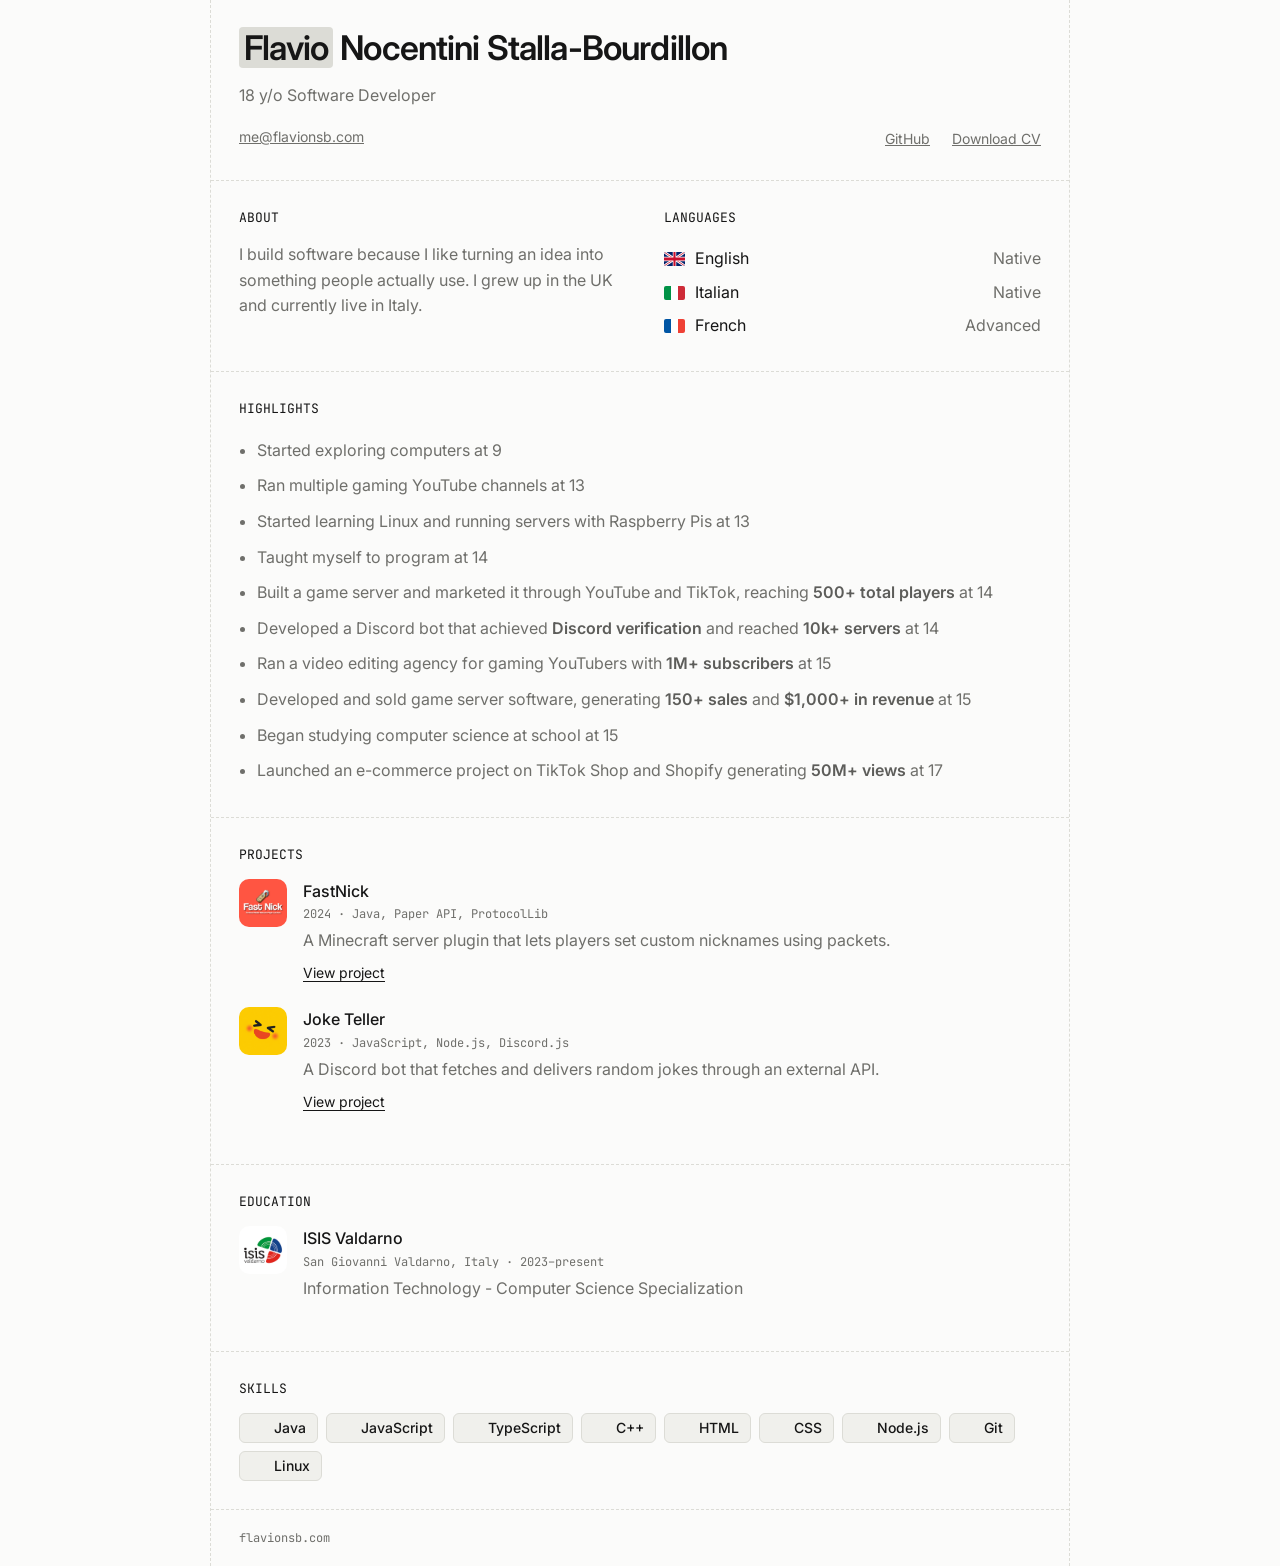
==== index.html @ c6fe2c6a "seperate styles" ====
<!DOCTYPE html>
<html lang="en">
  <head>
    <meta charset="UTF-8">
    <meta name="viewport" content="width=device-width, initial-scale=1">
    <title>Flavio Nocentini Stalla-Bourdillon - 18 y/o Software Developer</title>
    <link rel="icon" type="image/x-icon" href="/images/favicon.ico">
    <link rel="stylesheet" href="styles.css">
    <link href="https://fonts.googleapis.com/css2?family=Inter:wght@400;500;600&family=JetBrains+Mono:wght@400;500&display=swap" rel="stylesheet">
  </head>

  <body>
    <main>
      <section>
        <h1><span>Flavio</span> Nocentini Stalla-Bourdillon</h1>
        <p style="margin: 14px 0 18px">18 y/o Software Developer</p>

        <div class="links">
          <a href="mailto:me@flavionsb.com" target="_blank">me@flavionsb.com</a>
          <span>
            <a href="https://github.com/flavionocentini" target="_blank">GitHub</a>
            <a href="cv.pdf" target="_blank">Download CV</a>
          </span>
        </div>
      </section>

      <section class="two">
        <div>
          <h2>ABOUT</h2>
          <p>I build software because I like turning an idea into something people actually use. I grew up in the UK and currently live in Italy.</p>
        </div>

        <div>
          <h2>LANGUAGES</h2>

          <div class="row">
            <span><svg viewBox="0 0 60 30" preserveAspectRatio="none"><rect width="60" height="30" fill="#012169"/><path d="M0 0L60 30M60 0L0 30" stroke="#fff" stroke-width="6"/><path d="M0 0L60 30M60 0L0 30" stroke="#C8102E" stroke-width="2"/><path d="M30 0V30M0 15H60" stroke="#fff" stroke-width="10"/><path d="M30 0V30M0 15H60" stroke="#C8102E" stroke-width="6"/></svg>English</span>
            <span>Native</span>
          </div>

          <div class="row">
            <span><svg viewBox="0 0 3 2" preserveAspectRatio="none"><rect width="1" height="2" fill="#009246"/><rect x="1" width="1" height="2" fill="#fff"/><rect x="2" width="1" height="2" fill="#CE2B37"/></svg>Italian</span>
            <span>Native</span>
          </div>

          <div class="row">
            <span><svg viewBox="0 0 3 2" preserveAspectRatio="none"><rect width="1" height="2" fill="#0055A4"/><rect x="1" width="1" height="2" fill="#fff"/><rect x="2" width="1" height="2" fill="#EF4135"/></svg>French</span>
            <span>Advanced</span>
          </div>
        </div>
      </section>

      <section>
        <h2>HIGHLIGHTS</h2>
        <ul>
          <li>Started exploring computers at 9</li>
          <li>Ran multiple gaming YouTube channels at 13</li>
          <li>Started learning Linux and running servers with Raspberry Pis at 13</li>
          <li>Taught myself to program at 14</li>
          <li>Built a game server and marketed it through YouTube and TikTok, reaching <b>500+ total players</b> at 14</li>
          <li>Developed a Discord bot that achieved <b>Discord verification</b> and reached <b>10k+ servers</b> at 14</li>
          <li>Ran a video editing agency for gaming YouTubers with <b>1M+ subscribers</b> at 15</li>
          <li>Developed and sold game server software, generating <b>150+ sales</b> and <b>$1,000+ in revenue</b> at 15</li>
          <li>Began studying computer science at school at 15</li>
          <li>Launched an e-commerce project on TikTok Shop and Shopify generating <b>50M+ views</b> at 17</li>
        </ul>
      </section>

      <section>
        <h2>PROJECTS</h2>

        <div class="item">
          <img src="images/fastnick.png">
          <div>
            <h3>FastNick</h3>
            <div class="small">2024 · Java, Paper API, ProtocolLib</div>
            <p>A Minecraft server plugin that lets players set custom nicknames using packets.</p>
            <a class="btn" href="https://builtbybit.com/resources/fastnick-easy-and-efficient-nicknames.37043" target="_blank">View project</a>
          </div>
        </div>

        <div class="item">
          <img src="images/joketeller.png">
          <div>
            <h3>Joke Teller</h3>
            <div class="small">2023 · JavaScript, Node.js, Discord.js</div>
            <p>A Discord bot that fetches and delivers random jokes through an external API.</p>
            <a class="btn" href="https://github.com/flavionocentini/Joke-Teller" target="_blank">View project</a>
          </div>
        </div>
      </section>

      <section>
        <h2>EDUCATION</h2>

        <div class="item">
          <img src="images/isisvaldarno.png">
          <div>
            <h3>ISIS Valdarno</h3>
            <div class="small">San Giovanni Valdarno, Italy · 2023–present</div>
            <p>Information Technology - Computer Science Specialization</p>
          </div>
        </div>
      </section>

      <section>
        <h2>SKILLS</h2>

        <div class="chips">
          <span><img src="https://cdn.jsdelivr.net/gh/devicons/devicon/icons/java/java-original.svg" alt="">Java</span>
          <span><img src="https://cdn.jsdelivr.net/gh/devicons/devicon/icons/javascript/javascript-original.svg" alt="">JavaScript</span>
          <span><img src="https://cdn.jsdelivr.net/gh/devicons/devicon/icons/typescript/typescript-original.svg" alt="">TypeScript</span>
          <span><img src="https://cdn.jsdelivr.net/gh/devicons/devicon/icons/cplusplus/cplusplus-original.svg" alt="">C++</span>
          <span><img src="https://cdn.jsdelivr.net/gh/devicons/devicon/icons/html5/html5-original.svg" alt="">HTML</span>
          <span><img src="https://cdn.jsdelivr.net/gh/devicons/devicon/icons/css3/css3-original.svg" alt="">CSS</span>
          <span><img src="https://cdn.jsdelivr.net/gh/devicons/devicon/icons/nodejs/nodejs-original.svg" alt="">Node.js</span>
          <span><img src="https://cdn.jsdelivr.net/gh/devicons/devicon/icons/git/git-original.svg" alt="">Git</span>
          <span><img src="https://cdn.jsdelivr.net/gh/devicons/devicon/icons/linux/linux-original.svg" alt="">Linux</span>
        </div>
      </section>

      <footer>flavionsb.com</footer>
    </main>
  </body>
</html>
---- styles.css ----
:root {
--bg: #fbfbfa;
--fg: #161616;
--muted: #6f6f6b;
--line: #dcdcd6;
--chip: #f0f0ec;
}

@media (prefers-color-scheme: dark) {
:root {
    --bg: #0a0a0a;
    --fg: #f2f2ee;
    --muted: #9a9a94;
    --line: #2c2c2a;
    --chip: #1c1c1c;
}

.chips img.invert {
    filter: invert(1);
}
}

* {
box-sizing: border-box;
}

body {
margin: 0;
background: var(--bg);
color: var(--fg);
font: 16px/1.6 Inter, sans-serif;
}

main {
max-width: 860px;
margin: 0 auto;
border-left: 1px dashed var(--line);
border-right: 1px dashed var(--line);
}

section {
padding: 28px;
border-bottom: 1px dashed var(--line);
}

h1 {
margin: 0;
font: 600 clamp(22px, 4.5vw, 34px)/1.2 Inter, sans-serif;
letter-spacing: -0.025em;
}

h1 span {
background: var(--line);
padding: 0 0.15em;
border-radius: 4px;
}

h2 {
margin: 0 0 16px;
font: 13px JetBrains Mono, monospace;
}

.two {
display: flex;
gap: 48px;
}

.two > div {
flex: 1;
}

h3 {
margin: 0;
font-size: 16px;
font-weight: 500;
}

p {
margin: 0;
color: var(--muted);
}

a {
color: inherit;
}

.small {
margin: 2px 0 6px;
color: var(--muted);
font: 12px JetBrains Mono, monospace;
}

ul {
margin: 0;
padding-left: 18px;
color: var(--muted);
}

li {
padding: 5px 0;
}

li b {
color: color-mix(in srgb, var(--fg) 20%, var(--muted));
font-weight: 600;
}

.row,
.links {
display: flex;
justify-content: space-between;
gap: 16px;
flex-wrap: wrap;
}

.row {
padding: 4px 0;
}

.row span:last-child {
color: var(--muted);
}

.links a {
color: var(--muted);
font-size: 14px;
}

.links span a {
margin-left: 18px;
}

.item {
display: flex;
gap: 16px;
margin-bottom: 22px;
}

.item img {
width: 48px;
height: 48px;
flex: none;
border-radius: 10px;
background: var(--chip);
object-fit: cover;
}

.btn {
display: inline-block;
margin-top: 8px;
font-size: 14px;
text-underline-offset: 3px;
}

.btn:hover {
color: var(--muted);
}

.chips {
display: flex;
flex-wrap: wrap;
gap: 8px;
}

.chips span {
display: inline-flex;
align-items: center;
gap: 7px;
padding: 4px 11px;
background: var(--chip);
border: 1px solid var(--line);
border-radius: 6px;
color: var(--fg);
font: 500 14px/1.4 Inter, sans-serif;
}

.chips img,
.chips svg {
width: 16px;
height: 16px;
margin: 0;
flex: none;
border-radius: 0;
vertical-align: baseline;
}

footer {
padding: 20px 28px;
color: var(--muted);
font: 12px JetBrains Mono, monospace;
}

svg {
width: 21px;
height: 14px;
margin-right: 10px;
vertical-align: -2px;
border-radius: 2px;
}

@media (max-width: 520px) {
main {
    border: 0;
}

section {
    padding: 24px 20px;
}

footer {
    padding: 20px;
}

.two {
    flex-direction: column;
    gap: 24px;
}
}
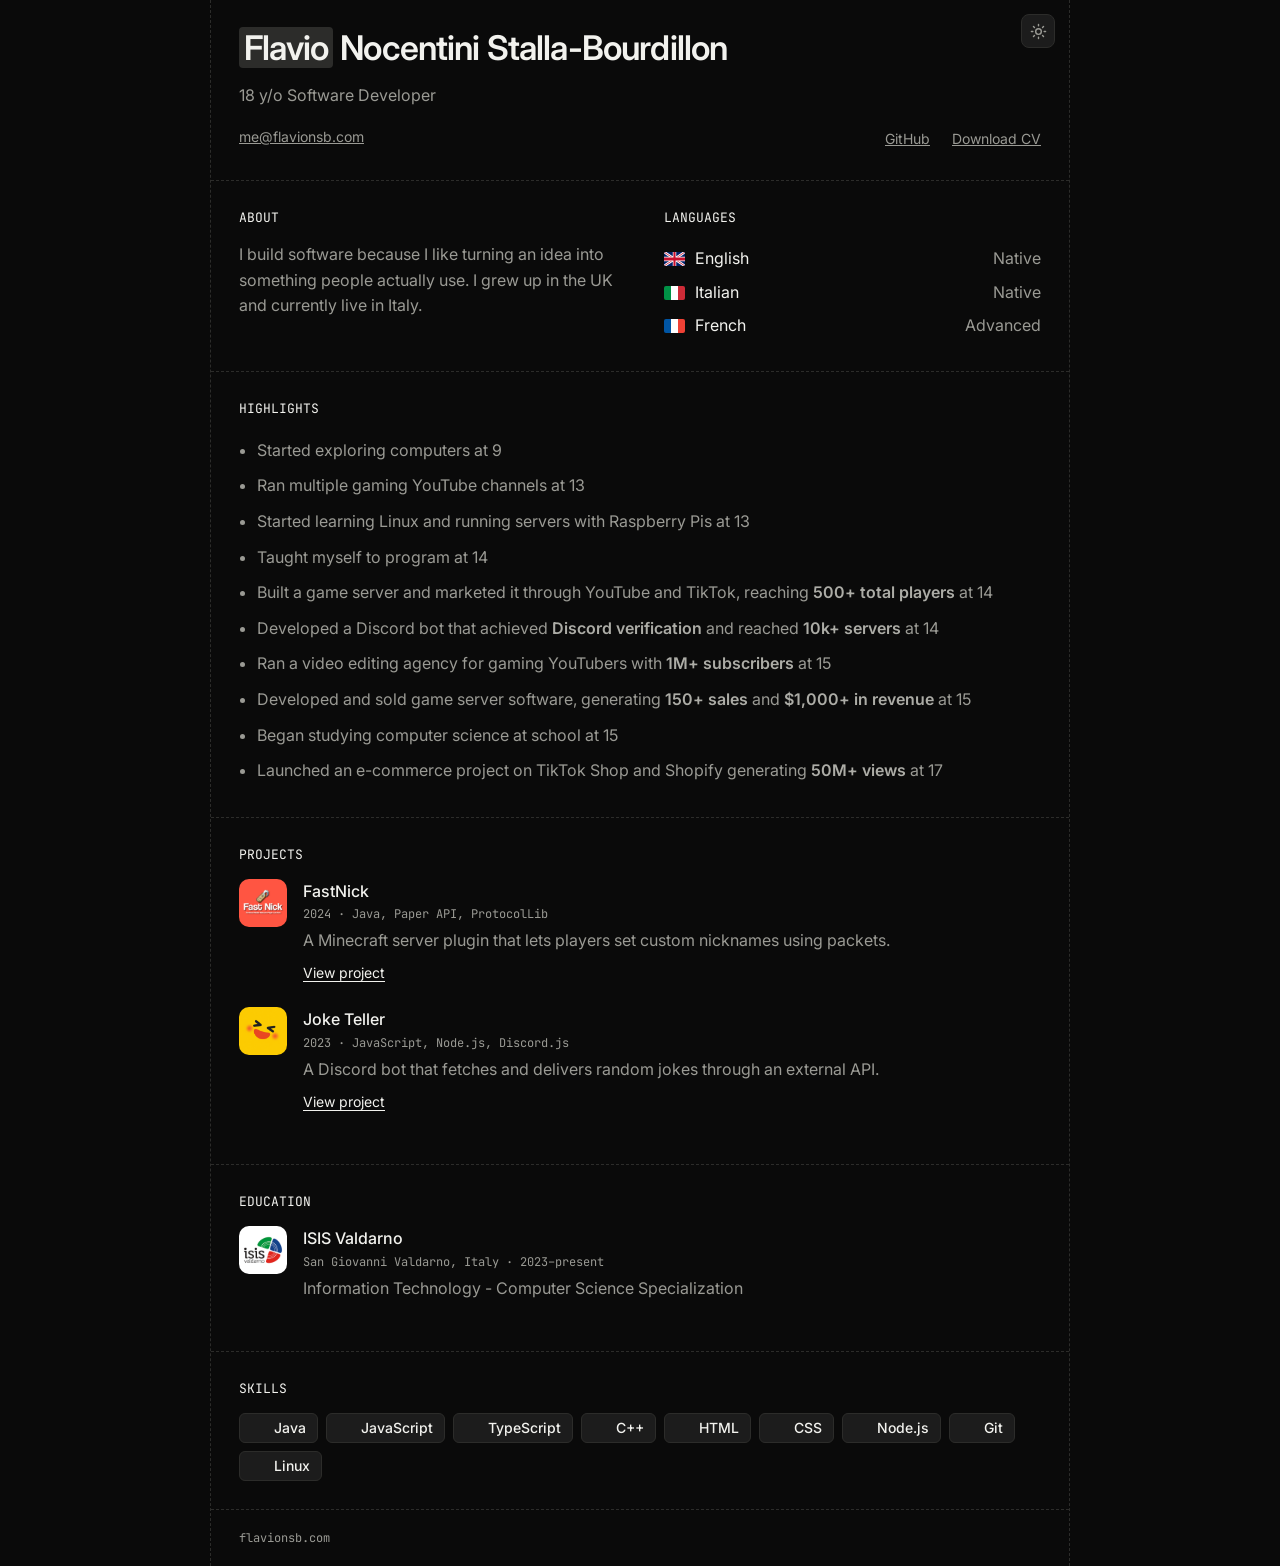
==== commit 3f54b73d: "theme toggle" ====
--- a/index.html
+++ b/index.html
@@ -1,125 +1,139 @@
-<!DOCTYPE html>
-<html lang="en">
-  <head>
-    <meta charset="UTF-8">
-    <meta name="viewport" content="width=device-width, initial-scale=1">
-    <title>Flavio Nocentini Stalla-Bourdillon - 18 y/o Software Developer</title>
-    <link rel="icon" type="image/x-icon" href="/images/favicon.ico">
-    <link rel="stylesheet" href="styles.css">
-    <link href="https://fonts.googleapis.com/css2?family=Inter:wght@400;500;600&family=JetBrains+Mono:wght@400;500&display=swap" rel="stylesheet">
-  </head>
-
-  <body>
-    <main>
-      <section>
-        <h1><span>Flavio</span> Nocentini Stalla-Bourdillon</h1>
-        <p style="margin: 14px 0 18px">18 y/o Software Developer</p>
-
-        <div class="links">
-          <a href="mailto:me@flavionsb.com" target="_blank">me@flavionsb.com</a>
-          <span>
-            <a href="https://github.com/flavionocentini" target="_blank">GitHub</a>
-            <a href="cv.pdf" target="_blank">Download CV</a>
-          </span>
-        </div>
-      </section>
-
-      <section class="two">
-        <div>
-          <h2>ABOUT</h2>
-          <p>I build software because I like turning an idea into something people actually use. I grew up in the UK and currently live in Italy.</p>
-        </div>
-
-        <div>
-          <h2>LANGUAGES</h2>
-
-          <div class="row">
-            <span><svg viewBox="0 0 60 30" preserveAspectRatio="none"><rect width="60" height="30" fill="#012169"/><path d="M0 0L60 30M60 0L0 30" stroke="#fff" stroke-width="6"/><path d="M0 0L60 30M60 0L0 30" stroke="#C8102E" stroke-width="2"/><path d="M30 0V30M0 15H60" stroke="#fff" stroke-width="10"/><path d="M30 0V30M0 15H60" stroke="#C8102E" stroke-width="6"/></svg>English</span>
-            <span>Native</span>
-          </div>
-
-          <div class="row">
-            <span><svg viewBox="0 0 3 2" preserveAspectRatio="none"><rect width="1" height="2" fill="#009246"/><rect x="1" width="1" height="2" fill="#fff"/><rect x="2" width="1" height="2" fill="#CE2B37"/></svg>Italian</span>
-            <span>Native</span>
-          </div>
-
-          <div class="row">
-            <span><svg viewBox="0 0 3 2" preserveAspectRatio="none"><rect width="1" height="2" fill="#0055A4"/><rect x="1" width="1" height="2" fill="#fff"/><rect x="2" width="1" height="2" fill="#EF4135"/></svg>French</span>
-            <span>Advanced</span>
-          </div>
-        </div>
-      </section>
-
-      <section>
-        <h2>HIGHLIGHTS</h2>
-        <ul>
-          <li>Started exploring computers at 9</li>
-          <li>Ran multiple gaming YouTube channels at 13</li>
-          <li>Started learning Linux and running servers with Raspberry Pis at 13</li>
-          <li>Taught myself to program at 14</li>
-          <li>Built a game server and marketed it through YouTube and TikTok, reaching <b>500+ total players</b> at 14</li>
-          <li>Developed a Discord bot that achieved <b>Discord verification</b> and reached <b>10k+ servers</b> at 14</li>
-          <li>Ran a video editing agency for gaming YouTubers with <b>1M+ subscribers</b> at 15</li>
-          <li>Developed and sold game server software, generating <b>150+ sales</b> and <b>$1,000+ in revenue</b> at 15</li>
-          <li>Began studying computer science at school at 15</li>
-          <li>Launched an e-commerce project on TikTok Shop and Shopify generating <b>50M+ views</b> at 17</li>
-        </ul>
-      </section>
-
-      <section>
-        <h2>PROJECTS</h2>
-
-        <div class="item">
-          <img src="images/fastnick.png">
-          <div>
-            <h3>FastNick</h3>
-            <div class="small">2024 · Java, Paper API, ProtocolLib</div>
-            <p>A Minecraft server plugin that lets players set custom nicknames using packets.</p>
-            <a class="btn" href="https://builtbybit.com/resources/fastnick-easy-and-efficient-nicknames.37043" target="_blank">View project</a>
-          </div>
-        </div>
-
-        <div class="item">
-          <img src="images/joketeller.png">
-          <div>
-            <h3>Joke Teller</h3>
-            <div class="small">2023 · JavaScript, Node.js, Discord.js</div>
-            <p>A Discord bot that fetches and delivers random jokes through an external API.</p>
-            <a class="btn" href="https://github.com/flavionocentini/Joke-Teller" target="_blank">View project</a>
-          </div>
-        </div>
-      </section>
-
-      <section>
-        <h2>EDUCATION</h2>
-
-        <div class="item">
-          <img src="images/isisvaldarno.png">
-          <div>
-            <h3>ISIS Valdarno</h3>
-            <div class="small">San Giovanni Valdarno, Italy · 2023–present</div>
-            <p>Information Technology - Computer Science Specialization</p>
-          </div>
-        </div>
-      </section>
-
-      <section>
-        <h2>SKILLS</h2>
-
-        <div class="chips">
-          <span><img src="https://cdn.jsdelivr.net/gh/devicons/devicon/icons/java/java-original.svg" alt="">Java</span>
-          <span><img src="https://cdn.jsdelivr.net/gh/devicons/devicon/icons/javascript/javascript-original.svg" alt="">JavaScript</span>
-          <span><img src="https://cdn.jsdelivr.net/gh/devicons/devicon/icons/typescript/typescript-original.svg" alt="">TypeScript</span>
-          <span><img src="https://cdn.jsdelivr.net/gh/devicons/devicon/icons/cplusplus/cplusplus-original.svg" alt="">C++</span>
-          <span><img src="https://cdn.jsdelivr.net/gh/devicons/devicon/icons/html5/html5-original.svg" alt="">HTML</span>
-          <span><img src="https://cdn.jsdelivr.net/gh/devicons/devicon/icons/css3/css3-original.svg" alt="">CSS</span>
-          <span><img src="https://cdn.jsdelivr.net/gh/devicons/devicon/icons/nodejs/nodejs-original.svg" alt="">Node.js</span>
-          <span><img src="https://cdn.jsdelivr.net/gh/devicons/devicon/icons/git/git-original.svg" alt="">Git</span>
-          <span><img src="https://cdn.jsdelivr.net/gh/devicons/devicon/icons/linux/linux-original.svg" alt="">Linux</span>
-        </div>
-      </section>
-
-      <footer>flavionsb.com</footer>
-    </main>
-  </body>
-</html>
+<!DOCTYPE html>
+<html lang="en">
+  <head>
+    <meta charset="UTF-8">
+    <meta name="viewport" content="width=device-width, initial-scale=1">
+    <title>Flavio Nocentini Stalla-Bourdillon - 18 y/o Software Developer</title>
+    <link rel="icon" type="image/x-icon" href="/images/favicon.ico">
+    <script>try{var t=localStorage.getItem("theme");if(t)document.documentElement.setAttribute("data-theme",t)}catch(e){}</script>
+    <link rel="stylesheet" href="styles.css">
+    <link href="https://fonts.googleapis.com/css2?family=Inter:wght@400;500;600&family=JetBrains+Mono:wght@400;500&display=swap" rel="stylesheet">
+  </head>
+
+  <body>
+    <main>
+      <button class="theme-btn" id="theme" type="button" aria-label="Switch theme">
+        <svg class="sun" viewBox="0 0 24 24" fill="none" stroke="currentColor" stroke-width="2" stroke-linecap="round"><circle cx="12" cy="12" r="4"/><path d="M12 2v2M12 20v2M4.9 4.9l1.4 1.4M17.7 17.7l1.4 1.4M2 12h2M20 12h2M4.9 19.1l1.4-1.4M17.7 6.3l1.4-1.4"/></svg>
+        <svg class="moon" viewBox="0 0 24 24" fill="none" stroke="currentColor" stroke-width="2" stroke-linecap="round" stroke-linejoin="round"><path d="M21 12.8A9 9 0 1 1 11.2 3a7 7 0 0 0 9.8 9.8z"/></svg>
+      </button>
+      <section>
+        <h1><span>Flavio</span> Nocentini Stalla-Bourdillon</h1>
+        <p style="margin: 14px 0 18px">18 y/o Software Developer</p>
+
+        <div class="links">
+          <a href="mailto:me@flavionsb.com" target="_blank">me@flavionsb.com</a>
+          <span>
+            <a href="https://github.com/flavionocentini" target="_blank">GitHub</a>
+            <a href="cv.pdf" target="_blank">Download CV</a>
+          </span>
+        </div>
+      </section>
+
+      <section class="two">
+        <div>
+          <h2>ABOUT</h2>
+          <p>I build software because I like turning an idea into something people actually use. I grew up in the UK and currently live in Italy.</p>
+        </div>
+
+        <div>
+          <h2>LANGUAGES</h2>
+
+          <div class="row">
+            <span><svg viewBox="0 0 60 30" preserveAspectRatio="none"><rect width="60" height="30" fill="#012169"/><path d="M0 0L60 30M60 0L0 30" stroke="#fff" stroke-width="6"/><path d="M0 0L60 30M60 0L0 30" stroke="#C8102E" stroke-width="2"/><path d="M30 0V30M0 15H60" stroke="#fff" stroke-width="10"/><path d="M30 0V30M0 15H60" stroke="#C8102E" stroke-width="6"/></svg>English</span>
+            <span>Native</span>
+          </div>
+
+          <div class="row">
+            <span><svg viewBox="0 0 3 2" preserveAspectRatio="none"><rect width="1" height="2" fill="#009246"/><rect x="1" width="1" height="2" fill="#fff"/><rect x="2" width="1" height="2" fill="#CE2B37"/></svg>Italian</span>
+            <span>Native</span>
+          </div>
+
+          <div class="row">
+            <span><svg viewBox="0 0 3 2" preserveAspectRatio="none"><rect width="1" height="2" fill="#0055A4"/><rect x="1" width="1" height="2" fill="#fff"/><rect x="2" width="1" height="2" fill="#EF4135"/></svg>French</span>
+            <span>Advanced</span>
+          </div>
+        </div>
+      </section>
+
+      <section>
+        <h2>HIGHLIGHTS</h2>
+        <ul>
+          <li>Started exploring computers at 9</li>
+          <li>Ran multiple gaming YouTube channels at 13</li>
+          <li>Started learning Linux and running servers with Raspberry Pis at 13</li>
+          <li>Taught myself to program at 14</li>
+          <li>Built a game server and marketed it through YouTube and TikTok, reaching <b>500+ total players</b> at 14</li>
+          <li>Developed a Discord bot that achieved <b>Discord verification</b> and reached <b>10k+ servers</b> at 14</li>
+          <li>Ran a video editing agency for gaming YouTubers with <b>1M+ subscribers</b> at 15</li>
+          <li>Developed and sold game server software, generating <b>150+ sales</b> and <b>$1,000+ in revenue</b> at 15</li>
+          <li>Began studying computer science at school at 15</li>
+          <li>Launched an e-commerce project on TikTok Shop and Shopify generating <b>50M+ views</b> at 17</li>
+        </ul>
+      </section>
+
+      <section>
+        <h2>PROJECTS</h2>
+
+        <div class="item">
+          <img src="images/fastnick.png">
+          <div>
+            <h3>FastNick</h3>
+            <div class="small">2024 · Java, Paper API, ProtocolLib</div>
+            <p>A Minecraft server plugin that lets players set custom nicknames using packets.</p>
+            <a class="btn" href="https://builtbybit.com/resources/fastnick-easy-and-efficient-nicknames.37043" target="_blank">View project</a>
+          </div>
+        </div>
+
+        <div class="item">
+          <img src="images/joketeller.png">
+          <div>
+            <h3>Joke Teller</h3>
+            <div class="small">2023 · JavaScript, Node.js, Discord.js</div>
+            <p>A Discord bot that fetches and delivers random jokes through an external API.</p>
+            <a class="btn" href="https://github.com/flavionocentini/Joke-Teller" target="_blank">View project</a>
+          </div>
+        </div>
+      </section>
+
+      <section>
+        <h2>EDUCATION</h2>
+
+        <div class="item">
+          <img src="images/isisvaldarno.png">
+          <div>
+            <h3>ISIS Valdarno</h3>
+            <div class="small">San Giovanni Valdarno, Italy · 2023–present</div>
+            <p>Information Technology - Computer Science Specialization</p>
+          </div>
+        </div>
+      </section>
+
+      <section>
+        <h2>SKILLS</h2>
+
+        <div class="chips">
+          <span><img src="https://cdn.jsdelivr.net/gh/devicons/devicon/icons/java/java-original.svg" alt="">Java</span>
+          <span><img src="https://cdn.jsdelivr.net/gh/devicons/devicon/icons/javascript/javascript-original.svg" alt="">JavaScript</span>
+          <span><img src="https://cdn.jsdelivr.net/gh/devicons/devicon/icons/typescript/typescript-original.svg" alt="">TypeScript</span>
+          <span><img src="https://cdn.jsdelivr.net/gh/devicons/devicon/icons/cplusplus/cplusplus-original.svg" alt="">C++</span>
+          <span><img src="https://cdn.jsdelivr.net/gh/devicons/devicon/icons/html5/html5-original.svg" alt="">HTML</span>
+          <span><img src="https://cdn.jsdelivr.net/gh/devicons/devicon/icons/css3/css3-original.svg" alt="">CSS</span>
+          <span><img src="https://cdn.jsdelivr.net/gh/devicons/devicon/icons/nodejs/nodejs-original.svg" alt="">Node.js</span>
+          <span><img src="https://cdn.jsdelivr.net/gh/devicons/devicon/icons/git/git-original.svg" alt="">Git</span>
+          <span><img src="https://cdn.jsdelivr.net/gh/devicons/devicon/icons/linux/linux-original.svg" alt="">Linux</span>
+        </div>
+      </section>
+
+      <footer>flavionsb.com</footer>
+    </main>
+
+    <script>
+      document.getElementById("theme").addEventListener("click", function () {
+        var root = document.documentElement;
+        var next = root.getAttribute("data-theme") === "light" ? "dark" : "light";
+        root.setAttribute("data-theme", next);
+        try { localStorage.setItem("theme", next); } catch (e) {}
+      });
+    </script>
+  </body>
+</html>
--- a/styles.css
+++ b/styles.css
@@ -1,218 +1,258 @@
+/* Dark is the default. Light is switched on with data-theme="light" (button in the corner). */
 :root {
---bg: #fbfbfa;
---fg: #161616;
---muted: #6f6f6b;
---line: #dcdcd6;
---chip: #f0f0ec;
-}
-
-@media (prefers-color-scheme: dark) {
-:root {
-    --bg: #0a0a0a;
-    --fg: #f2f2ee;
-    --muted: #9a9a94;
-    --line: #2c2c2a;
-    --chip: #1c1c1c;
-}
-
-.chips img.invert {
-    filter: invert(1);
-}
+  --bg: #0a0a0a;
+  --fg: #f2f2ee;
+  --muted: #9a9a94;
+  --line: #2c2c2a;
+  --chip: #1c1c1c;
+}
+
+:root[data-theme="light"] {
+  --bg: #fbfbfa;
+  --fg: #161616;
+  --muted: #6f6f6b;
+  --line: #dcdcd6;
+  --chip: #f0f0ec;
+}
+
+/* icons that are black and disappear on a dark background */
+:root:not([data-theme="light"]) .chips img.invert {
+  filter: invert(1);
 }
 
 * {
-box-sizing: border-box;
+  box-sizing: border-box;
 }
 
 body {
-margin: 0;
-background: var(--bg);
-color: var(--fg);
-font: 16px/1.6 Inter, sans-serif;
+  margin: 0;
+  background: var(--bg);
+  color: var(--fg);
+  font: 16px/1.6 Inter, sans-serif;
 }
 
 main {
-max-width: 860px;
-margin: 0 auto;
-border-left: 1px dashed var(--line);
-border-right: 1px dashed var(--line);
+  position: relative;
+  max-width: 860px;
+  margin: 0 auto;
+  border-left: 1px dashed var(--line);
+  border-right: 1px dashed var(--line);
 }
 
 section {
-padding: 28px;
-border-bottom: 1px dashed var(--line);
+  padding: 28px;
+  border-bottom: 1px dashed var(--line);
 }
 
 h1 {
-margin: 0;
-font: 600 clamp(22px, 4.5vw, 34px)/1.2 Inter, sans-serif;
-letter-spacing: -0.025em;
+  margin: 0;
+  font: 600 clamp(22px, 4.5vw, 34px)/1.2 Inter, sans-serif;
+  letter-spacing: -0.025em;
 }
 
 h1 span {
-background: var(--line);
-padding: 0 0.15em;
-border-radius: 4px;
+  background: var(--line);
+  padding: 0 0.15em;
+  border-radius: 4px;
 }
 
 h2 {
-margin: 0 0 16px;
-font: 13px JetBrains Mono, monospace;
+  margin: 0 0 16px;
+  font: 13px JetBrains Mono, monospace;
 }
 
 .two {
-display: flex;
-gap: 48px;
+  display: flex;
+  gap: 48px;
 }
 
 .two > div {
-flex: 1;
+  flex: 1;
 }
 
 h3 {
-margin: 0;
-font-size: 16px;
-font-weight: 500;
+  margin: 0;
+  font-size: 16px;
+  font-weight: 500;
 }
 
 p {
-margin: 0;
-color: var(--muted);
+  margin: 0;
+  color: var(--muted);
 }
 
 a {
-color: inherit;
+  color: inherit;
 }
 
 .small {
-margin: 2px 0 6px;
-color: var(--muted);
-font: 12px JetBrains Mono, monospace;
+  margin: 2px 0 6px;
+  color: var(--muted);
+  font: 12px JetBrains Mono, monospace;
 }
 
 ul {
-margin: 0;
-padding-left: 18px;
-color: var(--muted);
+  margin: 0;
+  padding-left: 18px;
+  color: var(--muted);
 }
 
 li {
-padding: 5px 0;
+  padding: 5px 0;
 }
 
 li b {
-color: color-mix(in srgb, var(--fg) 20%, var(--muted));
-font-weight: 600;
+  color: color-mix(in srgb, var(--fg) 20%, var(--muted));
+  font-weight: 600;
 }
 
 .row,
 .links {
-display: flex;
-justify-content: space-between;
-gap: 16px;
-flex-wrap: wrap;
+  display: flex;
+  justify-content: space-between;
+  gap: 16px;
+  flex-wrap: wrap;
 }
 
 .row {
-padding: 4px 0;
+  padding: 4px 0;
 }
 
 .row span:last-child {
-color: var(--muted);
+  color: var(--muted);
 }
 
 .links a {
-color: var(--muted);
-font-size: 14px;
+  color: var(--muted);
+  font-size: 14px;
 }
 
 .links span a {
-margin-left: 18px;
+  margin-left: 18px;
 }
 
 .item {
-display: flex;
-gap: 16px;
-margin-bottom: 22px;
+  display: flex;
+  gap: 16px;
+  margin-bottom: 22px;
 }
 
 .item img {
-width: 48px;
-height: 48px;
-flex: none;
-border-radius: 10px;
-background: var(--chip);
-object-fit: cover;
+  width: 48px;
+  height: 48px;
+  flex: none;
+  border-radius: 10px;
+  background: var(--chip);
+  object-fit: cover;
 }
 
 .btn {
-display: inline-block;
-margin-top: 8px;
-font-size: 14px;
-text-underline-offset: 3px;
+  display: inline-block;
+  margin-top: 8px;
+  font-size: 14px;
+  text-underline-offset: 3px;
 }
 
 .btn:hover {
-color: var(--muted);
+  color: var(--muted);
 }
 
 .chips {
-display: flex;
-flex-wrap: wrap;
-gap: 8px;
+  display: flex;
+  flex-wrap: wrap;
+  gap: 8px;
 }
 
 .chips span {
-display: inline-flex;
-align-items: center;
-gap: 7px;
-padding: 4px 11px;
-background: var(--chip);
-border: 1px solid var(--line);
-border-radius: 6px;
-color: var(--fg);
-font: 500 14px/1.4 Inter, sans-serif;
+  display: inline-flex;
+  align-items: center;
+  gap: 7px;
+  padding: 4px 11px;
+  background: var(--chip);
+  border: 1px solid var(--line);
+  border-radius: 6px;
+  color: var(--fg);
+  font: 500 14px/1.4 Inter, sans-serif;
 }
 
 .chips img,
 .chips svg {
-width: 16px;
-height: 16px;
-margin: 0;
-flex: none;
-border-radius: 0;
-vertical-align: baseline;
+  width: 16px;
+  height: 16px;
+  margin: 0;
+  flex: none;
+  border-radius: 0;
+  vertical-align: baseline;
 }
 
 footer {
-padding: 20px 28px;
-color: var(--muted);
-font: 12px JetBrains Mono, monospace;
+  padding: 20px 28px;
+  color: var(--muted);
+  font: 12px JetBrains Mono, monospace;
 }
 
 svg {
-width: 21px;
-height: 14px;
-margin-right: 10px;
-vertical-align: -2px;
-border-radius: 2px;
+  width: 21px;
+  height: 14px;
+  margin-right: 10px;
+  vertical-align: -2px;
+  border-radius: 2px;
+}
+
+/* theme button, top right corner */
+.theme-btn {
+  position: absolute;
+  top: 14px;
+  right: 14px;
+  display: grid;
+  place-items: center;
+  width: 34px;
+  height: 34px;
+  padding: 0;
+  background: var(--chip);
+  border: 1px solid var(--line);
+  border-radius: 8px;
+  color: var(--muted);
+  cursor: pointer;
+}
+
+.theme-btn:hover {
+  color: var(--fg);
+}
+
+.theme-btn svg {
+  width: 17px;
+  height: 17px;
+  margin: 0;
+  border-radius: 0;
+  vertical-align: baseline;
+}
+
+/* show the icon of the theme you will switch to */
+:root:not([data-theme="light"]) .theme-btn .moon,
+:root[data-theme="light"] .theme-btn .sun {
+  display: none;
 }
 
 @media (max-width: 520px) {
-main {
+  main {
     border: 0;
-}
-
-section {
+  }
+
+  section {
     padding: 24px 20px;
-}
-
-footer {
+  }
+
+  main > section:first-child {
+    padding-top: 56px;
+  }
+
+  footer {
     padding: 20px;
-}
-
-.two {
+  }
+
+  .two {
     flex-direction: column;
     gap: 24px;
-}
-}
+  }
+}
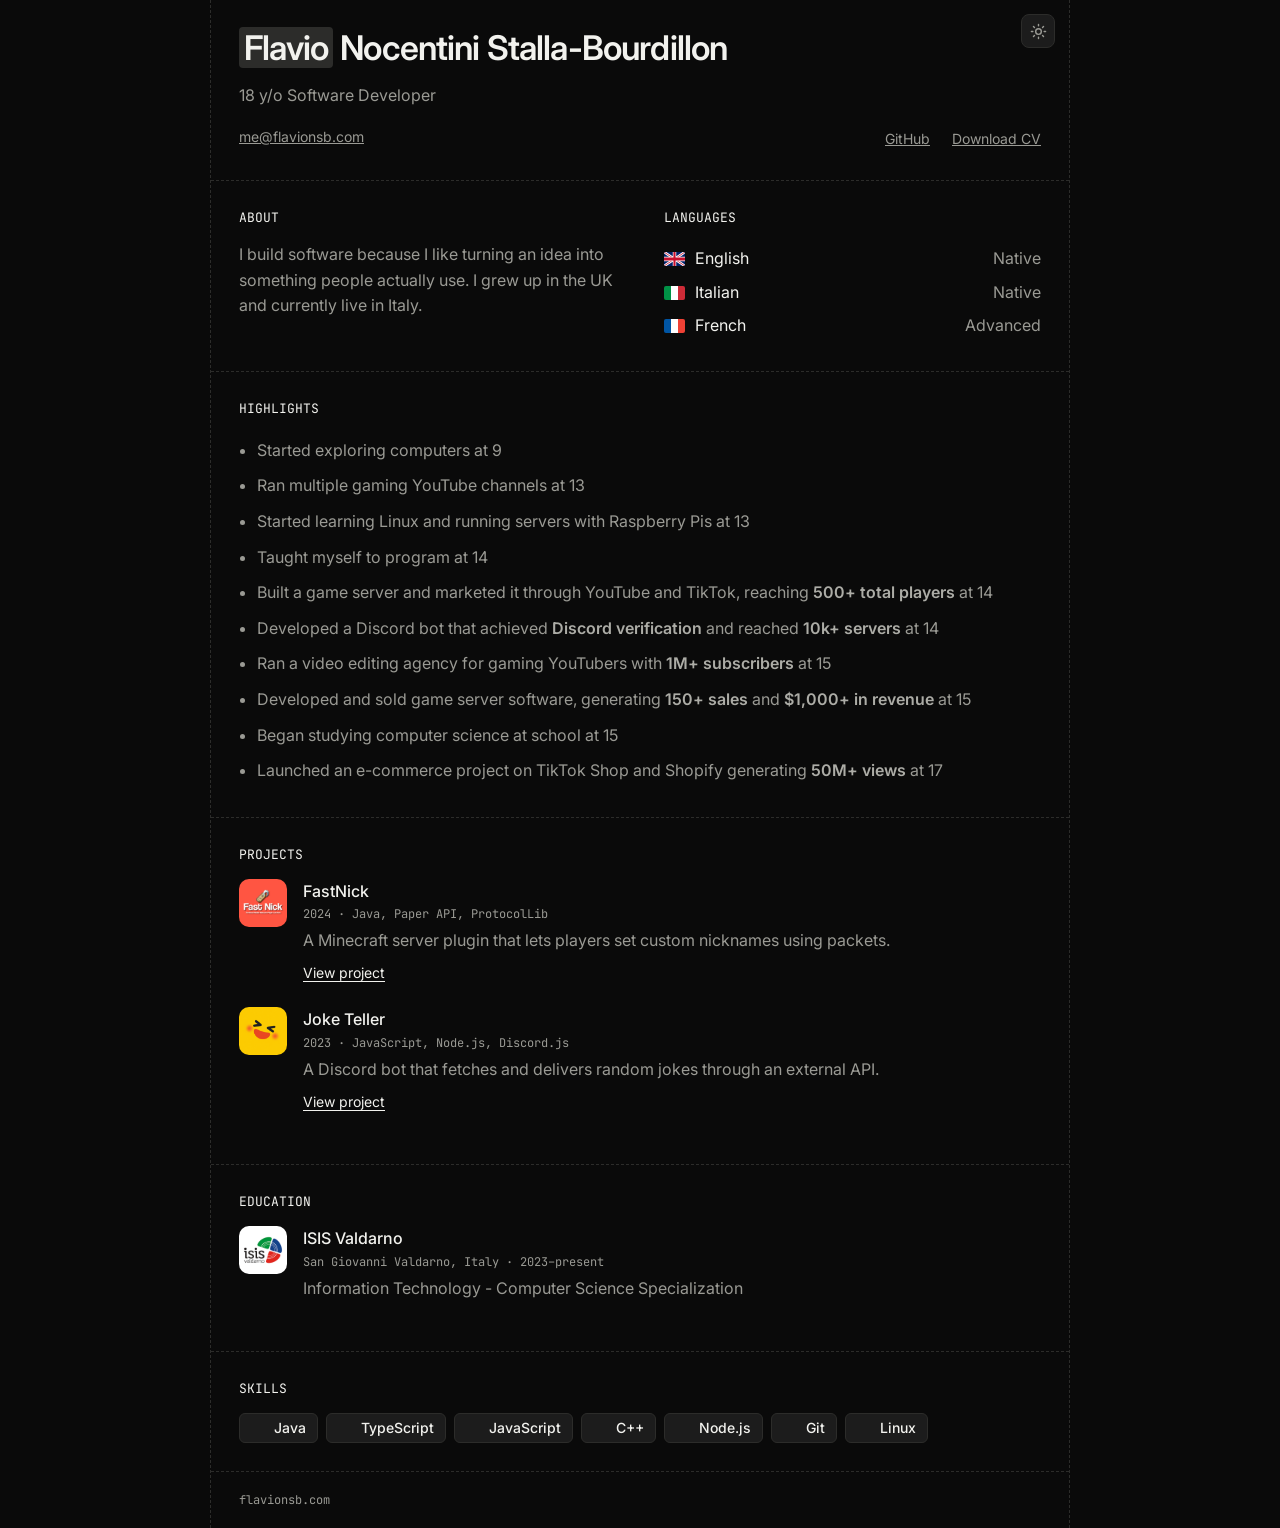
==== commit 8e56f4a4: "Skills update" ====
--- a/index.html
+++ b/index.html
@@ -5,20 +5,22 @@
     <meta name="viewport" content="width=device-width, initial-scale=1">
     <title>Flavio Nocentini Stalla-Bourdillon - 18 y/o Software Developer</title>
     <link rel="icon" type="image/x-icon" href="/images/favicon.ico">
-    <script>try{var t=localStorage.getItem("theme");if(t)document.documentElement.setAttribute("data-theme",t)}catch(e){}</script>
-    <link rel="stylesheet" href="styles.css">
+    <link rel="stylesheet" href="styles.css?v=2">
     <link href="https://fonts.googleapis.com/css2?family=Inter:wght@400;500;600&family=JetBrains+Mono:wght@400;500&display=swap" rel="stylesheet">
   </head>
 
   <body>
     <main>
-      <button class="theme-btn" id="theme" type="button" aria-label="Switch theme">
-        <svg class="sun" viewBox="0 0 24 24" fill="none" stroke="currentColor" stroke-width="2" stroke-linecap="round"><circle cx="12" cy="12" r="4"/><path d="M12 2v2M12 20v2M4.9 4.9l1.4 1.4M17.7 17.7l1.4 1.4M2 12h2M20 12h2M4.9 19.1l1.4-1.4M17.7 6.3l1.4-1.4"/></svg>
-        <svg class="moon" viewBox="0 0 24 24" fill="none" stroke="currentColor" stroke-width="2" stroke-linecap="round" stroke-linejoin="round"><path d="M21 12.8A9 9 0 1 1 11.2 3a7 7 0 0 0 9.8 9.8z"/></svg>
-      </button>
       <section>
         <h1><span>Flavio</span> Nocentini Stalla-Bourdillon</h1>
-        <p style="margin: 14px 0 18px">18 y/o Software Developer</p>
+
+        <div class="tag-row">
+          <p style="margin: 14px 0 18px">18 y/o Software Developer</p>
+          <button class="theme-btn" id="theme" type="button" aria-label="Switch theme">
+            <svg class="sun" viewBox="0 0 24 24" fill="none" stroke="currentColor" stroke-width="2" stroke-linecap="round"><circle cx="12" cy="12" r="4"/><path d="M12 2v2M12 20v2M4.9 4.9l1.4 1.4M17.7 17.7l1.4 1.4M2 12h2M20 12h2M4.9 19.1l1.4-1.4M17.7 6.3l1.4-1.4"/></svg>
+            <svg class="moon" viewBox="0 0 24 24" fill="none" stroke="currentColor" stroke-width="2" stroke-linecap="round" stroke-linejoin="round"><path d="M21 12.8A9 9 0 1 1 11.2 3a7 7 0 0 0 9.8 9.8z"/></svg>
+          </button>
+        </div>
 
         <div class="links">
           <a href="mailto:me@flavionsb.com" target="_blank">me@flavionsb.com</a>
@@ -113,11 +115,9 @@
 
         <div class="chips">
           <span><img src="https://cdn.jsdelivr.net/gh/devicons/devicon/icons/java/java-original.svg" alt="">Java</span>
+          <span><img src="https://cdn.jsdelivr.net/gh/devicons/devicon/icons/typescript/typescript-original.svg" alt="">TypeScript</span>
           <span><img src="https://cdn.jsdelivr.net/gh/devicons/devicon/icons/javascript/javascript-original.svg" alt="">JavaScript</span>
-          <span><img src="https://cdn.jsdelivr.net/gh/devicons/devicon/icons/typescript/typescript-original.svg" alt="">TypeScript</span>
           <span><img src="https://cdn.jsdelivr.net/gh/devicons/devicon/icons/cplusplus/cplusplus-original.svg" alt="">C++</span>
-          <span><img src="https://cdn.jsdelivr.net/gh/devicons/devicon/icons/html5/html5-original.svg" alt="">HTML</span>
-          <span><img src="https://cdn.jsdelivr.net/gh/devicons/devicon/icons/css3/css3-original.svg" alt="">CSS</span>
           <span><img src="https://cdn.jsdelivr.net/gh/devicons/devicon/icons/nodejs/nodejs-original.svg" alt="">Node.js</span>
           <span><img src="https://cdn.jsdelivr.net/gh/devicons/devicon/icons/git/git-original.svg" alt="">Git</span>
           <span><img src="https://cdn.jsdelivr.net/gh/devicons/devicon/icons/linux/linux-original.svg" alt="">Linux</span>
@@ -127,13 +127,6 @@
       <footer>flavionsb.com</footer>
     </main>
 
-    <script>
-      document.getElementById("theme").addEventListener("click", function () {
-        var root = document.documentElement;
-        var next = root.getAttribute("data-theme") === "light" ? "dark" : "light";
-        root.setAttribute("data-theme", next);
-        try { localStorage.setItem("theme", next); } catch (e) {}
-      });
-    </script>
+    <script src="script.js"></script>
   </body>
 </html>
--- a/styles.css
+++ b/styles.css
@@ -1,4 +1,3 @@
-/* Dark is the default. Light is switched on with data-theme="light" (button in the corner). */
 :root {
   --bg: #0a0a0a;
   --fg: #f2f2ee;
@@ -15,7 +14,6 @@
   --chip: #f0f0ec;
 }
 
-/* icons that are black and disappear on a dark background */
 :root:not([data-theme="light"]) .chips img.invert {
   filter: invert(1);
 }
@@ -199,7 +197,6 @@
   border-radius: 2px;
 }
 
-/* theme button, top right corner */
 .theme-btn {
   position: absolute;
   top: 14px;
@@ -228,12 +225,17 @@
   vertical-align: baseline;
 }
 
-/* show the icon of the theme you will switch to */
 :root:not([data-theme="light"]) .theme-btn .moon,
 :root[data-theme="light"] .theme-btn .sun {
   display: none;
 }
 
+@media (min-width: 521px) {
+  h1 {
+    padding-right: 48px;
+  }
+}
+
 @media (max-width: 520px) {
   main {
     border: 0;
@@ -243,8 +245,14 @@
     padding: 24px 20px;
   }
 
-  main > section:first-child {
-    padding-top: 56px;
+  .tag-row {
+    display: flex;
+    align-items: center;
+    justify-content: space-between;
+  }
+
+  .theme-btn {
+    position: static;
   }
 
   footer {
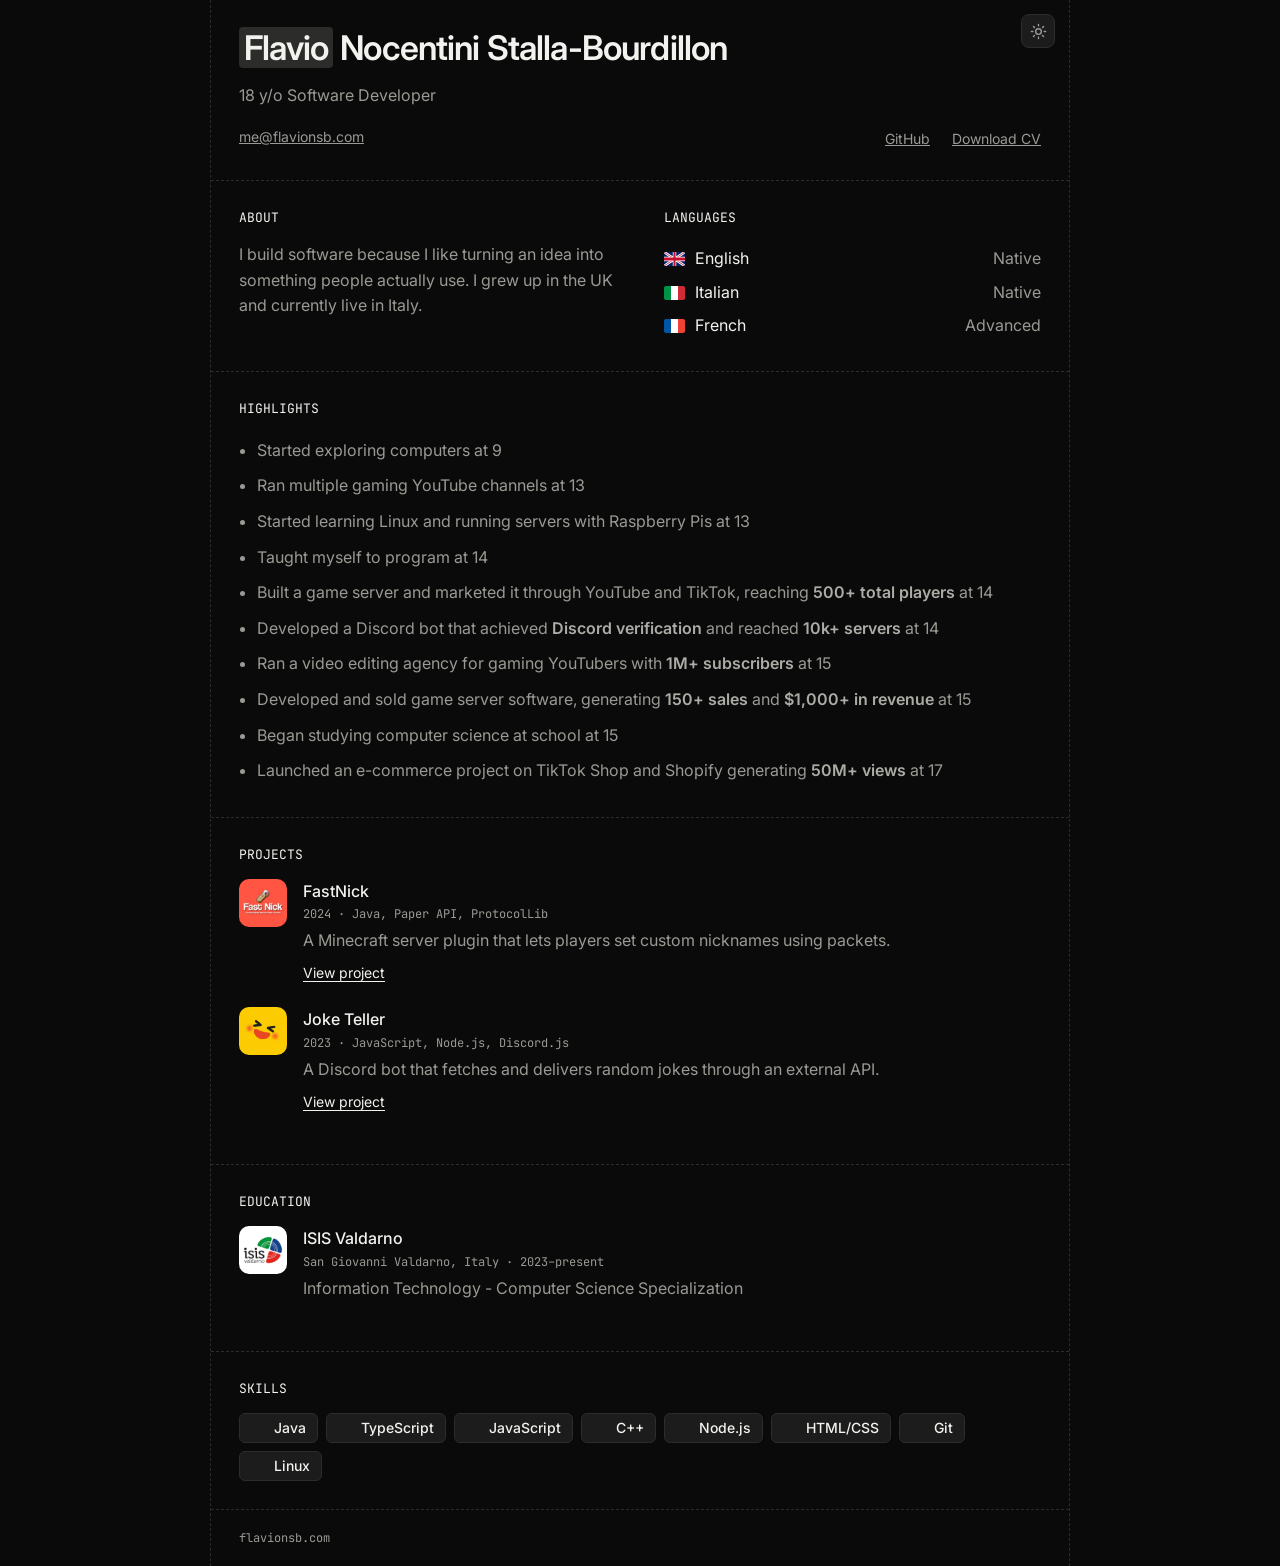
==== commit 25b880d1: "Skills update 2" ====
--- a/index.html
+++ b/index.html
@@ -119,6 +119,7 @@
           <span><img src="https://cdn.jsdelivr.net/gh/devicons/devicon/icons/javascript/javascript-original.svg" alt="">JavaScript</span>
           <span><img src="https://cdn.jsdelivr.net/gh/devicons/devicon/icons/cplusplus/cplusplus-original.svg" alt="">C++</span>
           <span><img src="https://cdn.jsdelivr.net/gh/devicons/devicon/icons/nodejs/nodejs-original.svg" alt="">Node.js</span>
+          <span><img src="https://cdn.jsdelivr.net/gh/devicons/devicon/icons/html5/html5-original.svg" alt="">HTML/CSS</span>
           <span><img src="https://cdn.jsdelivr.net/gh/devicons/devicon/icons/git/git-original.svg" alt="">Git</span>
           <span><img src="https://cdn.jsdelivr.net/gh/devicons/devicon/icons/linux/linux-original.svg" alt="">Linux</span>
         </div>
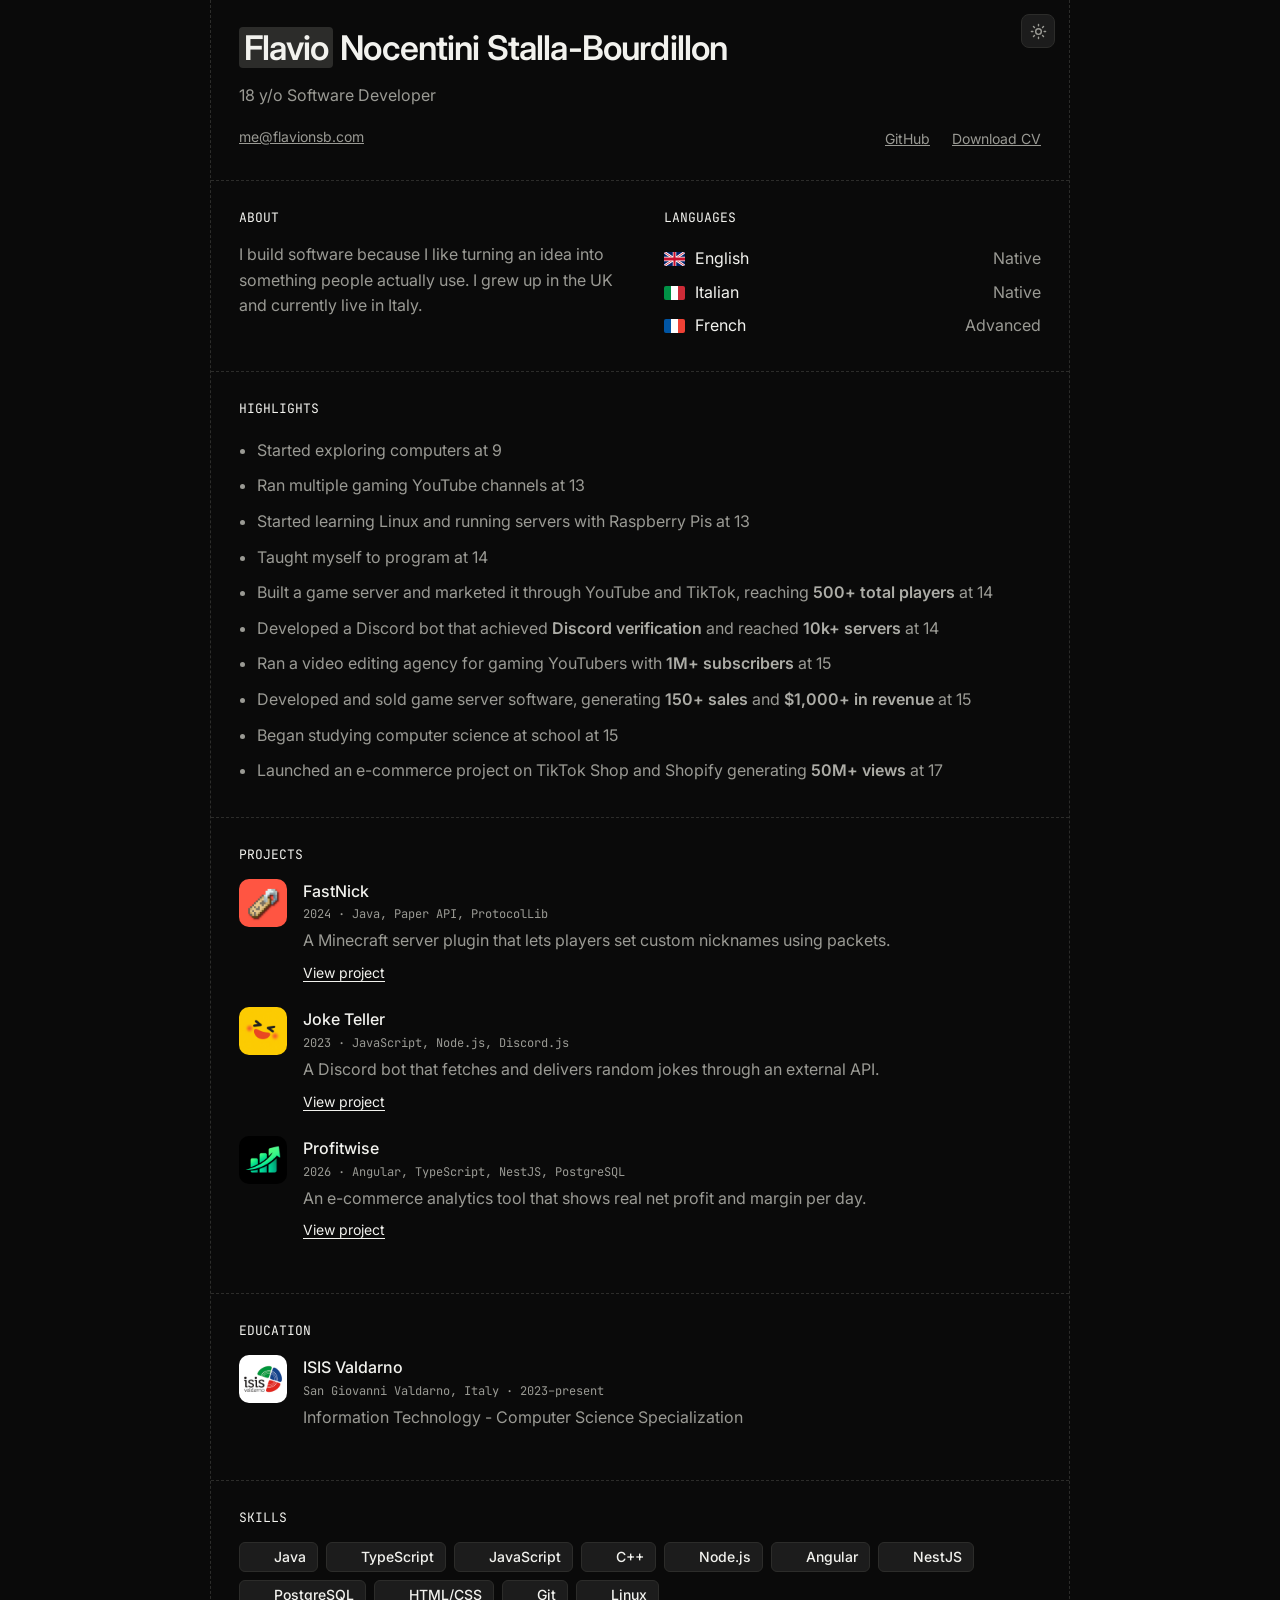
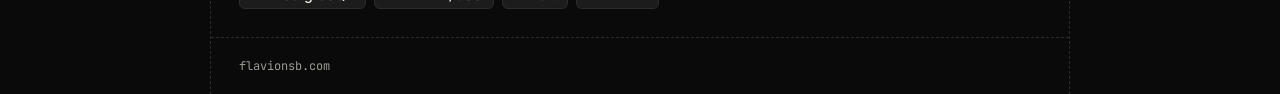
==== commit cc7a118d: "Updated projects" ====
--- a/index.html
+++ b/index.html
@@ -95,6 +95,16 @@
             <a class="btn" href="https://github.com/flavionocentini/Joke-Teller" target="_blank">View project</a>
           </div>
         </div>
+
+        <div class="item">
+          <img src="images/profitwise.png">
+          <div>
+            <h3>Profitwise</h3>
+            <div class="small">2026 · Angular, TypeScript, NestJS, PostgreSQL</div>
+            <p>An e-commerce analytics tool that shows real net profit and margin per day.</p>
+            <a class="btn" href="https://github.com/flavionocentini/Profitwise" target="_blank">View project</a>
+          </div>
+        </div>
       </section>
 
       <section>
@@ -119,6 +129,9 @@
           <span><img src="https://cdn.jsdelivr.net/gh/devicons/devicon/icons/javascript/javascript-original.svg" alt="">JavaScript</span>
           <span><img src="https://cdn.jsdelivr.net/gh/devicons/devicon/icons/cplusplus/cplusplus-original.svg" alt="">C++</span>
           <span><img src="https://cdn.jsdelivr.net/gh/devicons/devicon/icons/nodejs/nodejs-original.svg" alt="">Node.js</span>
+          <span><img src="https://cdn.jsdelivr.net/gh/devicons/devicon/icons/angular/angular-original.svg" alt="">Angular</span>
+          <span><img src="https://cdn.jsdelivr.net/gh/devicons/devicon/icons/nestjs/nestjs-original.svg" alt="">NestJS</span>
+          <span><img src="https://cdn.jsdelivr.net/gh/devicons/devicon/icons/postgresql/postgresql-original.svg" alt="">PostgreSQL</span>
           <span><img src="https://cdn.jsdelivr.net/gh/devicons/devicon/icons/html5/html5-original.svg" alt="">HTML/CSS</span>
           <span><img src="https://cdn.jsdelivr.net/gh/devicons/devicon/icons/git/git-original.svg" alt="">Git</span>
           <span><img src="https://cdn.jsdelivr.net/gh/devicons/devicon/icons/linux/linux-original.svg" alt="">Linux</span>
